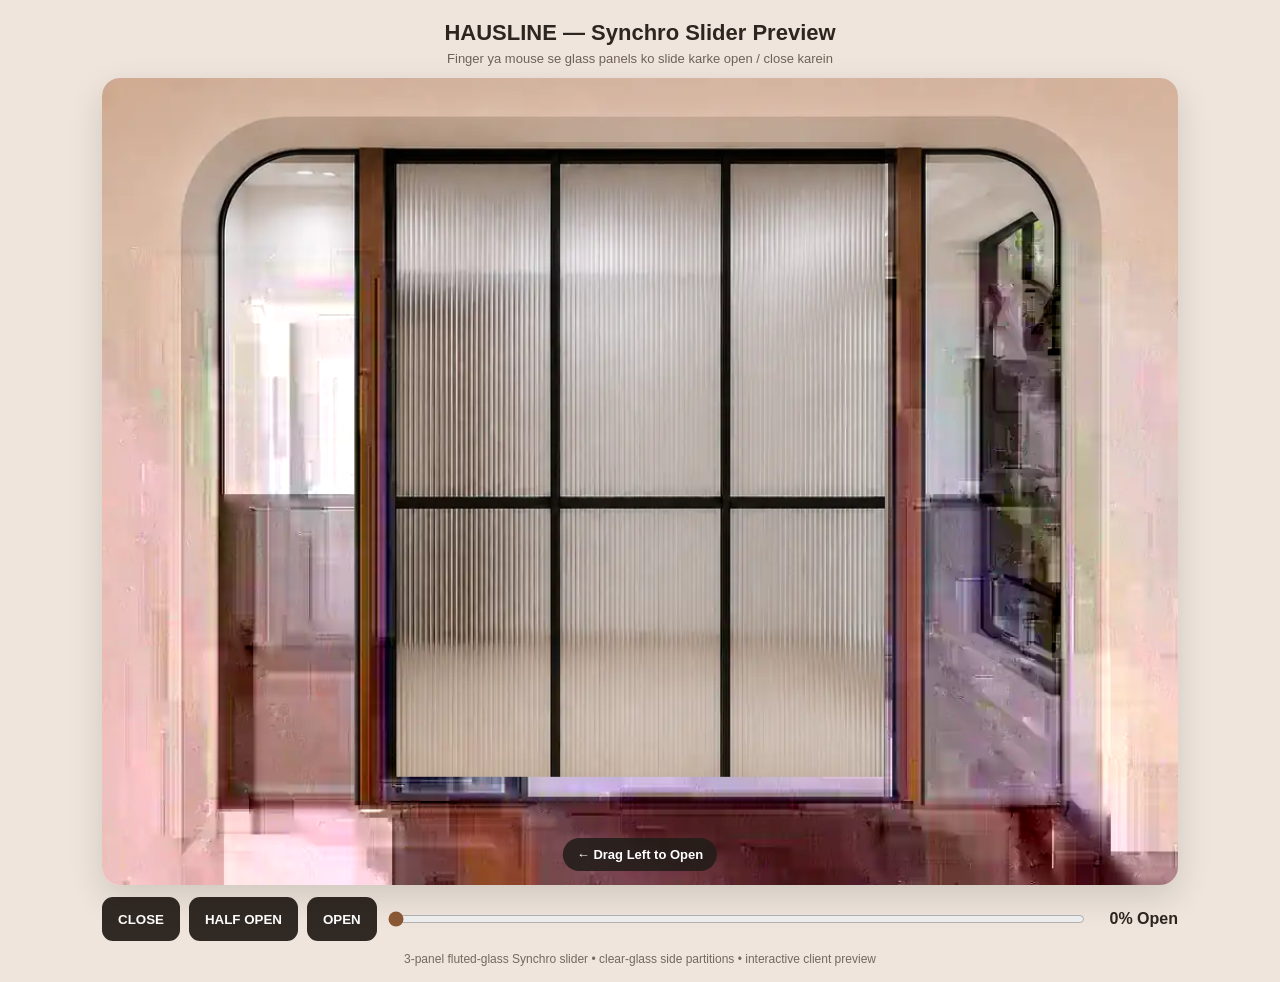
==== synchro/index.html @ 0c85f4f2 "Publish interactive Synchro slider client preview" ====
<!doctype html><html lang="en"><head><meta charset="utf-8"><meta name="viewport" content="width=device-width,initial-scale=1,maximum-scale=1,user-scalable=no"><title>HAUSLINE Synchro Slider Preview</title><style>*{box-sizing:border-box}html,body{margin:0;background:#efe5dc;font-family:Arial,Helvetica,sans-serif;color:#2d251f}.wrap{max-width:1100px;margin:auto;padding:12px}.head{text-align:center;padding:8px 5px 12px}.head h1{margin:0 0 5px;font-size:22px}.head p{margin:0;color:#6e6259;font-size:13px}.stage{position:relative;overflow:hidden;border-radius:18px;background:#fff;box-shadow:0 12px 35px #0002;touch-action:none;user-select:none;cursor:grab}.stage.drag{cursor:grabbing}canvas{display:block;width:100%;height:auto;aspect-ratio:4/3}.tip{position:absolute;left:50%;bottom:14px;transform:translateX(-50%);padding:9px 14px;border-radius:99px;background:#211c18dc;color:#fff;font-weight:700;font-size:13px;white-space:nowrap;pointer-events:none}.ctrl{display:flex;gap:9px;align-items:center;flex-wrap:wrap;padding:12px 0 3px}.ctrl button{min-height:44px;border:0;border-radius:11px;padding:10px 16px;background:#312923;color:#fff;font-weight:700;cursor:pointer}.ctrl input{flex:1;min-width:170px;accent-color:#8b5934}.pct{font-weight:700;min-width:82px;text-align:right}.note{text-align:center;color:#75685e;font-size:12px;padding:8px 4px 4px}.loading{position:absolute;inset:0;display:grid;place-items:center;background:#f4eee9;color:#65594f;font-weight:700}.loading.hide{display:none}@media(max-width:600px){.wrap{padding:8px}.head h1{font-size:18px}.tip{font-size:11px;padding:8px 11px}.pct{width:100%;text-align:center}}</style></head><body><div class="wrap"><div class="head"><h1>HAUSLINE — Synchro Slider Preview</h1><p>Finger ya mouse se glass panels ko slide karke open / close karein</p></div><div class="stage" id="stage"><canvas id="cv" width="1024" height="768"></canvas><div class="loading" id="loading">Loading preview…</div><div class="tip" id="tip">← Drag Left to Open</div></div><div class="ctrl"><button id="close" type="button">CLOSE</button><button id="half" type="button">HALF OPEN</button><button id="open" type="button">OPEN</button><input id="range" type="range" min="0" max="100" value="0" aria-label="Door opening percentage"><div class="pct" id="pct">0% Open</div></div><div class="note">3-panel fluted-glass Synchro slider • clear-glass side partitions • interactive client preview</div></div><script>(()=>{const W=1024,H=768,stage=document.getElementById('stage'),cv=document.getElementById('cv'),ctx=cv.getContext('2d'),range=document.getElementById('range'),pct=document.getElementById('pct'),tip=document.getElementById('tip'),loading=document.getElementById('loading');let t=0,drag=false,startX=0,startT=0;const S=1024/1448,top=86*S,height=(940-86)*S,cropX=[394,614,834].map(v=>v*S),cropW=220*S,closedX=[394,614,834].map(v=>v*S),openX=[394,430,466].map(v=>v*S);const closed=new Image(),openBg=new Image(),clamp=v=>Math.max(0,Math.min(1,v)),lerp=(a,b,k)=>a+(b-a)*k;function draw(){ctx.clearRect(0,0,W,H);ctx.drawImage(openBg,0,0,W,H);for(let i=0;i<3;i++){ctx.drawImage(closed,cropX[i],top,cropW,height,lerp(closedX[i],openX[i],t),top,cropW,height)}const p=Math.round(t*100);range.value=p;pct.textContent=p+'% Open';tip.textContent=p===0?'← Drag Left to Open':p===100?'Drag Right to Close →':'Sliding • '+p+'%'}function set(v){t=clamp(v);draw()}function animate(target){const a=t,s=performance.now(),d=300;function f(n){const p=Math.min(1,(n-s)/d),e=1-Math.pow(1-p,3);set(a+(target-a)*e);if(p<1)requestAnimationFrame(f)}requestAnimationFrame(f)}stage.addEventListener('pointerdown',e=>{drag=true;startX=e.clientX;startT=t;stage.classList.add('drag');stage.setPointerCapture?.(e.pointerId);e.preventDefault()});stage.addEventListener('pointermove',e=>{if(!drag)return;const travel=Math.max(120,cv.getBoundingClientRect().width*.42);set(startT-(e.clientX-startX)/travel);e.preventDefault()});function up(e){drag=false;stage.classList.remove('drag');try{stage.releasePointerCapture?.(e.pointerId)}catch(_){}}stage.addEventListener('pointerup',up);stage.addEventListener('pointercancel',up);range.addEventListener('input',()=>set(+range.value/100));document.getElementById('close').onclick=()=>animate(0);document.getElementById('half').onclick=()=>animate(.5);document.getElementById('open').onclick=()=>animate(1);async function text(u){const r=await fetch(u,{cache:'force-cache'});if(!r.ok)throw new Error('asset');return (await r.text()).trim()}Promise.all([text('c1.txt'),text('c2.txt'),text('o1.txt'),text('o2.txt')]).then(([c1,c2,o1,o2])=>Promise.all([new Promise(res=>{closed.onload=res;closed.src='data:image/webp;base64,'+c1+c2}),new Promise(res=>{openBg.onload=res;openBg.src='data:image/webp;base64,'+o1+o2})])).then(()=>{loading.classList.add('hide');draw()}).catch(()=>{loading.textContent='Preview could not load. Please refresh.'})})();</script></body></html>
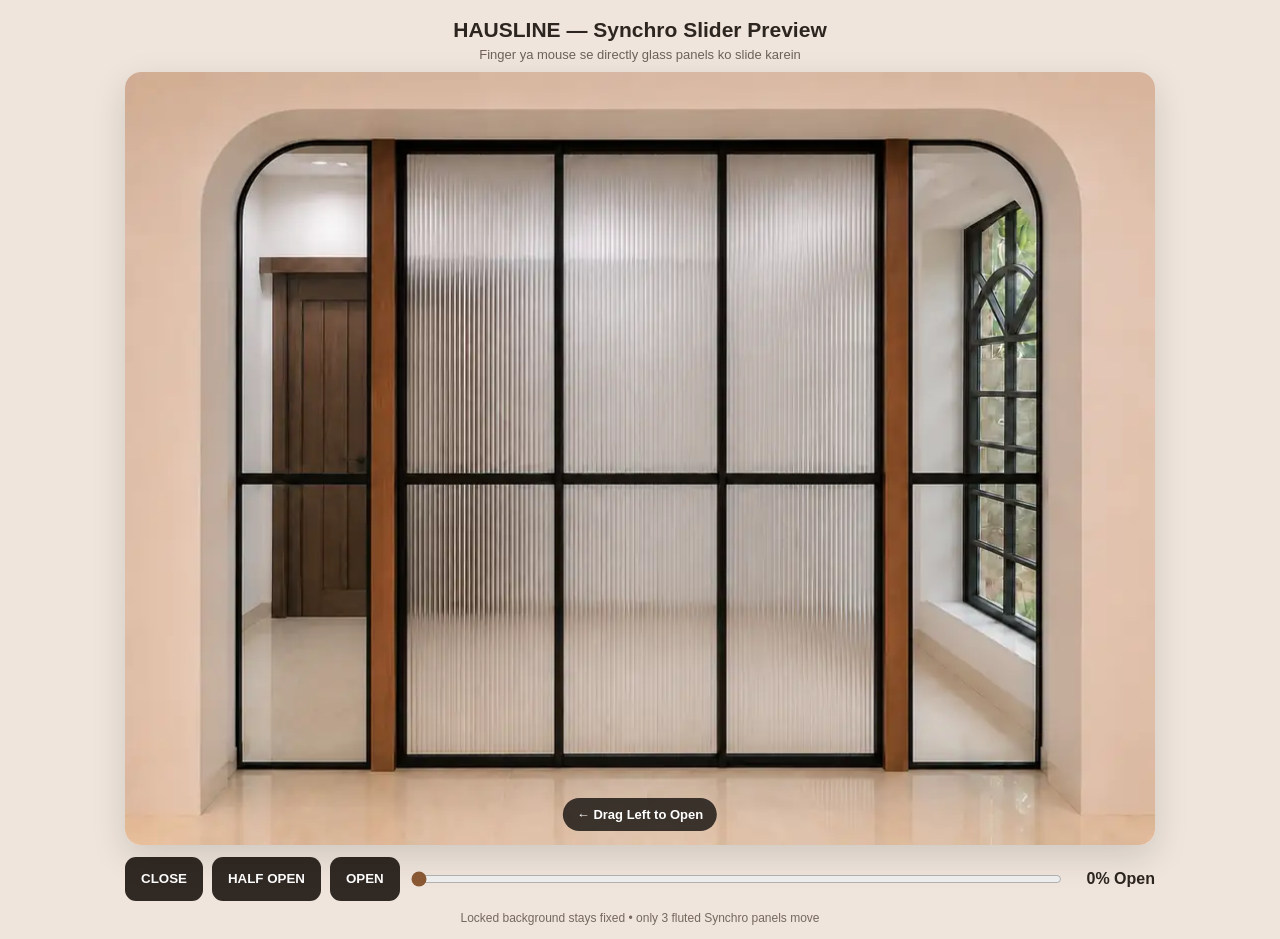
==== commit 1988a151: "Fix Synchro preview to keep locked background static" ====
--- a/synchro/index.html
+++ b/synchro/index.html
@@ -1 +1 @@
-<!doctype html><html lang="en"><head><meta charset="utf-8"><meta name="viewport" content="width=device-width,initial-scale=1,maximum-scale=1,user-scalable=no"><title>HAUSLINE Synchro Slider Preview</title><style>*{box-sizing:border-box}html,body{margin:0;background:#efe5dc;font-family:Arial,Helvetica,sans-serif;color:#2d251f}.wrap{max-width:1100px;margin:auto;padding:12px}.head{text-align:center;padding:8px 5px 12px}.head h1{margin:0 0 5px;font-size:22px}.head p{margin:0;color:#6e6259;font-size:13px}.stage{position:relative;overflow:hidden;border-radius:18px;background:#fff;box-shadow:0 12px 35px #0002;touch-action:none;user-select:none;cursor:grab}.stage.drag{cursor:grabbing}canvas{display:block;width:100%;height:auto;aspect-ratio:4/3}.tip{position:absolute;left:50%;bottom:14px;transform:translateX(-50%);padding:9px 14px;border-radius:99px;background:#211c18dc;color:#fff;font-weight:700;font-size:13px;white-space:nowrap;pointer-events:none}.ctrl{display:flex;gap:9px;align-items:center;flex-wrap:wrap;padding:12px 0 3px}.ctrl button{min-height:44px;border:0;border-radius:11px;padding:10px 16px;background:#312923;color:#fff;font-weight:700;cursor:pointer}.ctrl input{flex:1;min-width:170px;accent-color:#8b5934}.pct{font-weight:700;min-width:82px;text-align:right}.note{text-align:center;color:#75685e;font-size:12px;padding:8px 4px 4px}.loading{position:absolute;inset:0;display:grid;place-items:center;background:#f4eee9;color:#65594f;font-weight:700}.loading.hide{display:none}@media(max-width:600px){.wrap{padding:8px}.head h1{font-size:18px}.tip{font-size:11px;padding:8px 11px}.pct{width:100%;text-align:center}}</style></head><body><div class="wrap"><div class="head"><h1>HAUSLINE — Synchro Slider Preview</h1><p>Finger ya mouse se glass panels ko slide karke open / close karein</p></div><div class="stage" id="stage"><canvas id="cv" width="1024" height="768"></canvas><div class="loading" id="loading">Loading preview…</div><div class="tip" id="tip">← Drag Left to Open</div></div><div class="ctrl"><button id="close" type="button">CLOSE</button><button id="half" type="button">HALF OPEN</button><button id="open" type="button">OPEN</button><input id="range" type="range" min="0" max="100" value="0" aria-label="Door opening percentage"><div class="pct" id="pct">0% Open</div></div><div class="note">3-panel fluted-glass Synchro slider • clear-glass side partitions • interactive client preview</div></div><script>(()=>{const W=1024,H=768,stage=document.getElementById('stage'),cv=document.getElementById('cv'),ctx=cv.getContext('2d'),range=document.getElementById('range'),pct=document.getElementById('pct'),tip=document.getElementById('tip'),loading=document.getElementById('loading');let t=0,drag=false,startX=0,startT=0;const S=1024/1448,top=86*S,height=(940-86)*S,cropX=[394,614,834].map(v=>v*S),cropW=220*S,closedX=[394,614,834].map(v=>v*S),openX=[394,430,466].map(v=>v*S);const closed=new Image(),openBg=new Image(),clamp=v=>Math.max(0,Math.min(1,v)),lerp=(a,b,k)=>a+(b-a)*k;function draw(){ctx.clearRect(0,0,W,H);ctx.drawImage(openBg,0,0,W,H);for(let i=0;i<3;i++){ctx.drawImage(closed,cropX[i],top,cropW,height,lerp(closedX[i],openX[i],t),top,cropW,height)}const p=Math.round(t*100);range.value=p;pct.textContent=p+'% Open';tip.textContent=p===0?'← Drag Left to Open':p===100?'Drag Right to Close →':'Sliding • '+p+'%'}function set(v){t=clamp(v);draw()}function animate(target){const a=t,s=performance.now(),d=300;function f(n){const p=Math.min(1,(n-s)/d),e=1-Math.pow(1-p,3);set(a+(target-a)*e);if(p<1)requestAnimationFrame(f)}requestAnimationFrame(f)}stage.addEventListener('pointerdown',e=>{drag=true;startX=e.clientX;startT=t;stage.classList.add('drag');stage.setPointerCapture?.(e.pointerId);e.preventDefault()});stage.addEventListener('pointermove',e=>{if(!drag)return;const travel=Math.max(120,cv.getBoundingClientRect().width*.42);set(startT-(e.clientX-startX)/travel);e.preventDefault()});function up(e){drag=false;stage.classList.remove('drag');try{stage.releasePointerCapture?.(e.pointerId)}catch(_){}}stage.addEventListener('pointerup',up);stage.addEventListener('pointercancel',up);range.addEventListener('input',()=>set(+range.value/100));document.getElementById('close').onclick=()=>animate(0);document.getElementById('half').onclick=()=>animate(.5);document.getElementById('open').onclick=()=>animate(1);async function text(u){const r=await fetch(u,{cache:'force-cache'});if(!r.ok)throw new Error('asset');return (await r.text()).trim()}Promise.all([text('c1.txt'),text('c2.txt'),text('o1.txt'),text('o2.txt')]).then(([c1,c2,o1,o2])=>Promise.all([new Promise(res=>{closed.onload=res;closed.src='data:image/webp;base64,'+c1+c2}),new Promise(res=>{openBg.onload=res;openBg.src='data:image/webp;base64,'+o1+o2})])).then(()=>{loading.classList.add('hide');draw()}).catch(()=>{loading.textContent='Preview could not load. Please refresh.'})})();</script></body></html>+<!doctype html><html lang="en"><head><meta charset="utf-8"><meta name="viewport" content="width=device-width,initial-scale=1,maximum-scale=1,user-scalable=no"><title>HAUSLINE Synchro Slider Preview</title><style>*{box-sizing:border-box}html,body{margin:0;background:#efe5dc;font-family:Arial,Helvetica,sans-serif;color:#2d251f}.wrap{max-width:1050px;margin:auto;padding:10px}.head{text-align:center;padding:8px 5px 10px}.head h1{margin:0 0 5px;font-size:21px}.head p{margin:0;color:#6e6259;font-size:13px}.stage{position:relative;overflow:hidden;border-radius:16px;background:#fff;box-shadow:0 12px 35px #0002;touch-action:none;user-select:none;cursor:grab}.stage.drag{cursor:grabbing}canvas{display:block;width:100%;height:auto;aspect-ratio:4/3}.tip{position:absolute;left:50%;bottom:14px;transform:translateX(-50%);padding:9px 14px;border-radius:99px;background:#211c18dc;color:#fff;font-weight:700;font-size:13px;white-space:nowrap;pointer-events:none}.ctrl{display:flex;gap:9px;align-items:center;flex-wrap:wrap;padding:12px 0 3px}.ctrl button{min-height:44px;border:0;border-radius:11px;padding:10px 16px;background:#312923;color:#fff;font-weight:700;cursor:pointer}.ctrl input{flex:1;min-width:170px;accent-color:#8b5934}.pct{font-weight:700;min-width:82px;text-align:right}.note{text-align:center;color:#75685e;font-size:12px;padding:7px 4px 4px}.loading{position:absolute;inset:0;display:grid;place-items:center;background:#f4eee9;color:#65594f;font-weight:700}.loading.hide{display:none}@media(max-width:600px){.wrap{padding:6px}.head h1{font-size:18px}.tip{font-size:11px;padding:8px 11px}.pct{width:100%;text-align:center}}</style></head><body><div class="wrap"><div class="head"><h1>HAUSLINE — Synchro Slider Preview</h1><p>Finger ya mouse se directly glass panels ko slide karein</p></div><div class="stage" id="stage"><canvas id="cv" width="1024" height="768"></canvas><div class="loading" id="loading">Loading preview…</div><div class="tip" id="tip">← Drag Left to Open</div></div><div class="ctrl"><button id="close" type="button">CLOSE</button><button id="half" type="button">HALF OPEN</button><button id="open" type="button">OPEN</button><input id="range" type="range" min="0" max="100" value="0" aria-label="Door opening percentage"><div class="pct" id="pct">0% Open</div></div><div class="note">Locked background stays fixed • only 3 fluted Synchro panels move</div></div><script>(()=>{const W=1024,H=768,stage=document.getElementById('stage'),cv=document.getElementById('cv'),ctx=cv.getContext('2d'),range=document.getElementById('range'),pct=document.getElementById('pct'),tip=document.getElementById('tip'),loading=document.getElementById('loading');let t=0,drag=false,startX=0,startT=0;const S=1024/1448;const top=86*S,bottom=940*S,height=bottom-top;const leftBoundary=394*S,rightBoundary=1054*S;const cropX=[394,614,834].map(v=>v*S),cropW=220*S;const closedX=[394,614,834].map(v=>v*S),openX=[394,406,418].map(v=>v*S);const closed=new Image(),clean=new Image(),clamp=v=>Math.max(0,Math.min(1,v)),lerp=(a,b,k)=>a+(b-a)*k;function draw(){ctx.clearRect(0,0,W,H);ctx.imageSmoothingEnabled=true;ctx.imageSmoothingQuality='high';ctx.drawImage(closed,0,0,W,H);const rightPanelX=lerp(closedX[2],openX[2],t),gapStart=rightPanelX+cropW,gapW=Math.max(0,rightBoundary-gapStart);if(gapW>.5){ctx.save();ctx.beginPath();ctx.rect(gapStart,top,gapW,height);ctx.clip();ctx.drawImage(clean,0,0,W,H);ctx.restore()}for(let i=0;i<3;i++){const dx=lerp(closedX[i],openX[i],t);ctx.drawImage(closed,cropX[i],top,cropW,height,dx,top,cropW,height)}const p=Math.round(t*100);range.value=p;pct.textContent=p+'% Open';tip.textContent=p===0?'← Drag Left to Open':p===100?'Drag Right to Close →':'Sliding • '+p+'%'}function set(v){t=clamp(v);draw()}function animate(target){const a=t,s=performance.now(),d=320;function f(n){const p=Math.min(1,(n-s)/d),e=1-Math.pow(1-p,3);set(a+(target-a)*e);if(p<1)requestAnimationFrame(f)}requestAnimationFrame(f)}stage.addEventListener('pointerdown',e=>{drag=true;startX=e.clientX;startT=t;stage.classList.add('drag');stage.setPointerCapture?.(e.pointerId);e.preventDefault()});stage.addEventListener('pointermove',e=>{if(!drag)return;const travel=Math.max(120,cv.getBoundingClientRect().width*.43);set(startT-(e.clientX-startX)/travel);e.preventDefault()});function up(e){drag=false;stage.classList.remove('drag');try{stage.releasePointerCapture?.(e.pointerId)}catch(_){}}stage.addEventListener('pointerup',up);stage.addEventListener('pointercancel',up);range.addEventListener('input',()=>set(+range.value/100));document.getElementById('close').onclick=()=>animate(0);document.getElementById('half').onclick=()=>animate(.5);document.getElementById('open').onclick=()=>animate(1);async function text(u){const r=await fetch(u+'?v=2',{cache:'no-store'});if(!r.ok)throw new Error('asset');return (await r.text()).trim()}Promise.all([text('c1.txt'),text('c2.txt'),text('o1.txt'),text('o2.txt')]).then(([c1,c2,o1,o2])=>Promise.all([new Promise(res=>{closed.onload=res;closed.src='data:image/webp;base64,'+c1+c2}),new Promise(res=>{clean.onload=res;clean.src='data:image/webp;base64,'+o1+o2})])).then(()=>{loading.classList.add('hide');draw()}).catch(()=>{loading.textContent='Preview could not load. Please refresh.'})})();</script></body></html>
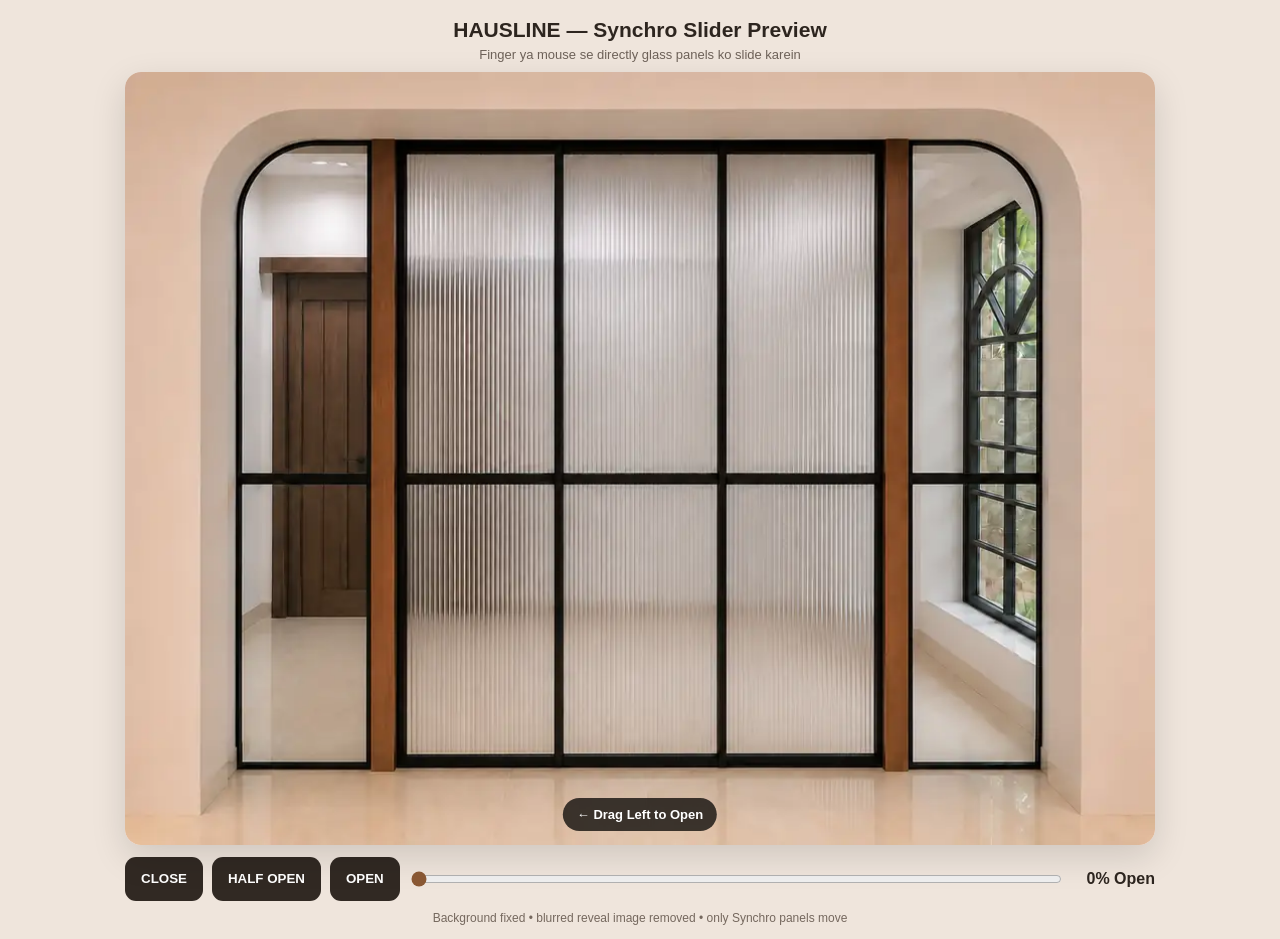
==== commit c67bfc67: "Remove blurred reveal image from Synchro demo" ====
--- a/synchro/index.html
+++ b/synchro/index.html
@@ -1 +1 @@
-<!doctype html><html lang="en"><head><meta charset="utf-8"><meta name="viewport" content="width=device-width,initial-scale=1,maximum-scale=1,user-scalable=no"><title>HAUSLINE Synchro Slider Preview</title><style>*{box-sizing:border-box}html,body{margin:0;background:#efe5dc;font-family:Arial,Helvetica,sans-serif;color:#2d251f}.wrap{max-width:1050px;margin:auto;padding:10px}.head{text-align:center;padding:8px 5px 10px}.head h1{margin:0 0 5px;font-size:21px}.head p{margin:0;color:#6e6259;font-size:13px}.stage{position:relative;overflow:hidden;border-radius:16px;background:#fff;box-shadow:0 12px 35px #0002;touch-action:none;user-select:none;cursor:grab}.stage.drag{cursor:grabbing}canvas{display:block;width:100%;height:auto;aspect-ratio:4/3}.tip{position:absolute;left:50%;bottom:14px;transform:translateX(-50%);padding:9px 14px;border-radius:99px;background:#211c18dc;color:#fff;font-weight:700;font-size:13px;white-space:nowrap;pointer-events:none}.ctrl{display:flex;gap:9px;align-items:center;flex-wrap:wrap;padding:12px 0 3px}.ctrl button{min-height:44px;border:0;border-radius:11px;padding:10px 16px;background:#312923;color:#fff;font-weight:700;cursor:pointer}.ctrl input{flex:1;min-width:170px;accent-color:#8b5934}.pct{font-weight:700;min-width:82px;text-align:right}.note{text-align:center;color:#75685e;font-size:12px;padding:7px 4px 4px}.loading{position:absolute;inset:0;display:grid;place-items:center;background:#f4eee9;color:#65594f;font-weight:700}.loading.hide{display:none}@media(max-width:600px){.wrap{padding:6px}.head h1{font-size:18px}.tip{font-size:11px;padding:8px 11px}.pct{width:100%;text-align:center}}</style></head><body><div class="wrap"><div class="head"><h1>HAUSLINE — Synchro Slider Preview</h1><p>Finger ya mouse se directly glass panels ko slide karein</p></div><div class="stage" id="stage"><canvas id="cv" width="1024" height="768"></canvas><div class="loading" id="loading">Loading preview…</div><div class="tip" id="tip">← Drag Left to Open</div></div><div class="ctrl"><button id="close" type="button">CLOSE</button><button id="half" type="button">HALF OPEN</button><button id="open" type="button">OPEN</button><input id="range" type="range" min="0" max="100" value="0" aria-label="Door opening percentage"><div class="pct" id="pct">0% Open</div></div><div class="note">Locked background stays fixed • only 3 fluted Synchro panels move</div></div><script>(()=>{const W=1024,H=768,stage=document.getElementById('stage'),cv=document.getElementById('cv'),ctx=cv.getContext('2d'),range=document.getElementById('range'),pct=document.getElementById('pct'),tip=document.getElementById('tip'),loading=document.getElementById('loading');let t=0,drag=false,startX=0,startT=0;const S=1024/1448;const top=86*S,bottom=940*S,height=bottom-top;const leftBoundary=394*S,rightBoundary=1054*S;const cropX=[394,614,834].map(v=>v*S),cropW=220*S;const closedX=[394,614,834].map(v=>v*S),openX=[394,406,418].map(v=>v*S);const closed=new Image(),clean=new Image(),clamp=v=>Math.max(0,Math.min(1,v)),lerp=(a,b,k)=>a+(b-a)*k;function draw(){ctx.clearRect(0,0,W,H);ctx.imageSmoothingEnabled=true;ctx.imageSmoothingQuality='high';ctx.drawImage(closed,0,0,W,H);const rightPanelX=lerp(closedX[2],openX[2],t),gapStart=rightPanelX+cropW,gapW=Math.max(0,rightBoundary-gapStart);if(gapW>.5){ctx.save();ctx.beginPath();ctx.rect(gapStart,top,gapW,height);ctx.clip();ctx.drawImage(clean,0,0,W,H);ctx.restore()}for(let i=0;i<3;i++){const dx=lerp(closedX[i],openX[i],t);ctx.drawImage(closed,cropX[i],top,cropW,height,dx,top,cropW,height)}const p=Math.round(t*100);range.value=p;pct.textContent=p+'% Open';tip.textContent=p===0?'← Drag Left to Open':p===100?'Drag Right to Close →':'Sliding • '+p+'%'}function set(v){t=clamp(v);draw()}function animate(target){const a=t,s=performance.now(),d=320;function f(n){const p=Math.min(1,(n-s)/d),e=1-Math.pow(1-p,3);set(a+(target-a)*e);if(p<1)requestAnimationFrame(f)}requestAnimationFrame(f)}stage.addEventListener('pointerdown',e=>{drag=true;startX=e.clientX;startT=t;stage.classList.add('drag');stage.setPointerCapture?.(e.pointerId);e.preventDefault()});stage.addEventListener('pointermove',e=>{if(!drag)return;const travel=Math.max(120,cv.getBoundingClientRect().width*.43);set(startT-(e.clientX-startX)/travel);e.preventDefault()});function up(e){drag=false;stage.classList.remove('drag');try{stage.releasePointerCapture?.(e.pointerId)}catch(_){}}stage.addEventListener('pointerup',up);stage.addEventListener('pointercancel',up);range.addEventListener('input',()=>set(+range.value/100));document.getElementById('close').onclick=()=>animate(0);document.getElementById('half').onclick=()=>animate(.5);document.getElementById('open').onclick=()=>animate(1);async function text(u){const r=await fetch(u+'?v=2',{cache:'no-store'});if(!r.ok)throw new Error('asset');return (await r.text()).trim()}Promise.all([text('c1.txt'),text('c2.txt'),text('o1.txt'),text('o2.txt')]).then(([c1,c2,o1,o2])=>Promise.all([new Promise(res=>{closed.onload=res;closed.src='data:image/webp;base64,'+c1+c2}),new Promise(res=>{clean.onload=res;clean.src='data:image/webp;base64,'+o1+o2})])).then(()=>{loading.classList.add('hide');draw()}).catch(()=>{loading.textContent='Preview could not load. Please refresh.'})})();</script></body></html>+<!doctype html><html lang="en"><head><meta charset="utf-8"><meta name="viewport" content="width=device-width,initial-scale=1,maximum-scale=1,user-scalable=no"><title>HAUSLINE Synchro Slider Preview</title><style>*{box-sizing:border-box}html,body{margin:0;background:#efe5dc;font-family:Arial,Helvetica,sans-serif;color:#2d251f}.wrap{max-width:1050px;margin:auto;padding:10px}.head{text-align:center;padding:8px 5px 10px}.head h1{margin:0 0 5px;font-size:21px}.head p{margin:0;color:#6e6259;font-size:13px}.stage{position:relative;overflow:hidden;border-radius:16px;background:#fff;box-shadow:0 12px 35px #0002;touch-action:none;user-select:none;cursor:grab}.stage.drag{cursor:grabbing}canvas{display:block;width:100%;height:auto;aspect-ratio:4/3}.tip{position:absolute;left:50%;bottom:14px;transform:translateX(-50%);padding:9px 14px;border-radius:99px;background:#211c18dc;color:#fff;font-weight:700;font-size:13px;white-space:nowrap;pointer-events:none}.ctrl{display:flex;gap:9px;align-items:center;flex-wrap:wrap;padding:12px 0 3px}.ctrl button{min-height:44px;border:0;border-radius:11px;padding:10px 16px;background:#312923;color:#fff;font-weight:700;cursor:pointer}.ctrl input{flex:1;min-width:170px;accent-color:#8b5934}.pct{font-weight:700;min-width:82px;text-align:right}.note{text-align:center;color:#75685e;font-size:12px;padding:7px 4px 4px}.loading{position:absolute;inset:0;display:grid;place-items:center;background:#f4eee9;color:#65594f;font-weight:700}.loading.hide{display:none}@media(max-width:600px){.wrap{padding:6px}.head h1{font-size:18px}.tip{font-size:11px;padding:8px 11px}.pct{width:100%;text-align:center}}</style></head><body><div class="wrap"><div class="head"><h1>HAUSLINE — Synchro Slider Preview</h1><p>Finger ya mouse se directly glass panels ko slide karein</p></div><div class="stage" id="stage"><canvas id="cv" width="1024" height="768"></canvas><div class="loading" id="loading">Loading preview…</div><div class="tip" id="tip">← Drag Left to Open</div></div><div class="ctrl"><button id="close" type="button">CLOSE</button><button id="half" type="button">HALF OPEN</button><button id="open" type="button">OPEN</button><input id="range" type="range" min="0" max="100" value="0" aria-label="Door opening percentage"><div class="pct" id="pct">0% Open</div></div><div class="note">Background fixed • blurred reveal image removed • only Synchro panels move</div></div><script>(()=>{const W=1024,H=768,stage=document.getElementById('stage'),cv=document.getElementById('cv'),ctx=cv.getContext('2d'),range=document.getElementById('range'),pct=document.getElementById('pct'),tip=document.getElementById('tip'),loading=document.getElementById('loading');let t=0,drag=false,startX=0,startT=0;const S=1024/1448;const top=86*S,bottom=940*S,height=bottom-top;const cropX=[394,614,834].map(v=>v*S),cropW=220*S,closedX=[394,614,834].map(v=>v*S),openX=[394,406,418].map(v=>v*S),rightBoundary=1054*S;const closed=new Image(),clamp=v=>Math.max(0,Math.min(1,v)),lerp=(a,b,k)=>a+(b-a)*k;function room(gx,gw){if(gw<=0)return;const innerTop=top+7,innerBottom=bottom-7,floorY=H*.68;ctx.save();ctx.beginPath();ctx.rect(gx,innerTop,gw,innerBottom-innerTop);ctx.clip();ctx.fillStyle='#eee9e5';ctx.fillRect(gx,innerTop,gw,Math.max(0,floorY-innerTop));const grad=ctx.createLinearGradient(0,floorY,0,innerBottom);grad.addColorStop(0,'#e9dfd6');grad.addColorStop(1,'#f0e5da');ctx.fillStyle=grad;ctx.fillRect(gx,floorY,gw,innerBottom-floorY);ctx.fillStyle='#8b6549';ctx.fillRect(gx,floorY-8,gw,8);ctx.strokeStyle='rgba(120,95,75,.15)';ctx.lineWidth=1;for(let x=gx;x<gx+gw;x+=90){ctx.beginPath();ctx.moveTo(x,floorY);ctx.lineTo(x,innerBottom);ctx.stroke()}ctx.fillStyle='rgba(255,255,255,.9)';ctx.beginPath();ctx.arc(Math.min(gx+gw-45,gx+gw*.75),innerTop+55,5,0,Math.PI*2);ctx.fill();ctx.restore()}function draw(){ctx.clearRect(0,0,W,H);ctx.imageSmoothingEnabled=true;ctx.imageSmoothingQuality='high';ctx.drawImage(closed,0,0,W,H);const rpx=lerp(closedX[2],openX[2],t),gapStart=rpx+cropW,gapW=Math.max(0,rightBoundary-gapStart);room(gapStart,gapW);for(let i=0;i<3;i++){const dx=lerp(closedX[i],openX[i],t);ctx.drawImage(closed,cropX[i],top,cropW,height,dx,top,cropW,height)}const p=Math.round(t*100);range.value=p;pct.textContent=p+'% Open';tip.textContent=p===0?'← Drag Left to Open':p===100?'Drag Right to Close →':'Sliding • '+p+'%'}function set(v){t=clamp(v);draw()}function animate(target){const a=t,s=performance.now(),d=320;function f(n){const p=Math.min(1,(n-s)/d),e=1-Math.pow(1-p,3);set(a+(target-a)*e);if(p<1)requestAnimationFrame(f)}requestAnimationFrame(f)}stage.addEventListener('pointerdown',e=>{drag=true;startX=e.clientX;startT=t;stage.classList.add('drag');stage.setPointerCapture?.(e.pointerId);e.preventDefault()});stage.addEventListener('pointermove',e=>{if(!drag)return;const travel=Math.max(120,cv.getBoundingClientRect().width*.43);set(startT-(e.clientX-startX)/travel);e.preventDefault()});function up(e){drag=false;stage.classList.remove('drag');try{stage.releasePointerCapture?.(e.pointerId)}catch(_){}}stage.addEventListener('pointerup',up);stage.addEventListener('pointercancel',up);range.addEventListener('input',()=>set(+range.value/100));document.getElementById('close').onclick=()=>animate(0);document.getElementById('half').onclick=()=>animate(.5);document.getElementById('open').onclick=()=>animate(1);async function text(u){const r=await fetch(u+'?v=4',{cache:'no-store'});if(!r.ok)throw new Error('asset');return (await r.text()).trim()}Promise.all([text('c1.txt'),text('c2.txt')]).then(([c1,c2])=>new Promise(res=>{closed.onload=res;closed.src='data:image/webp;base64,'+c1+c2})).then(()=>{loading.classList.add('hide');draw()}).catch(()=>{loading.textContent='Preview could not load. Please refresh.'})})();</script></body></html>
